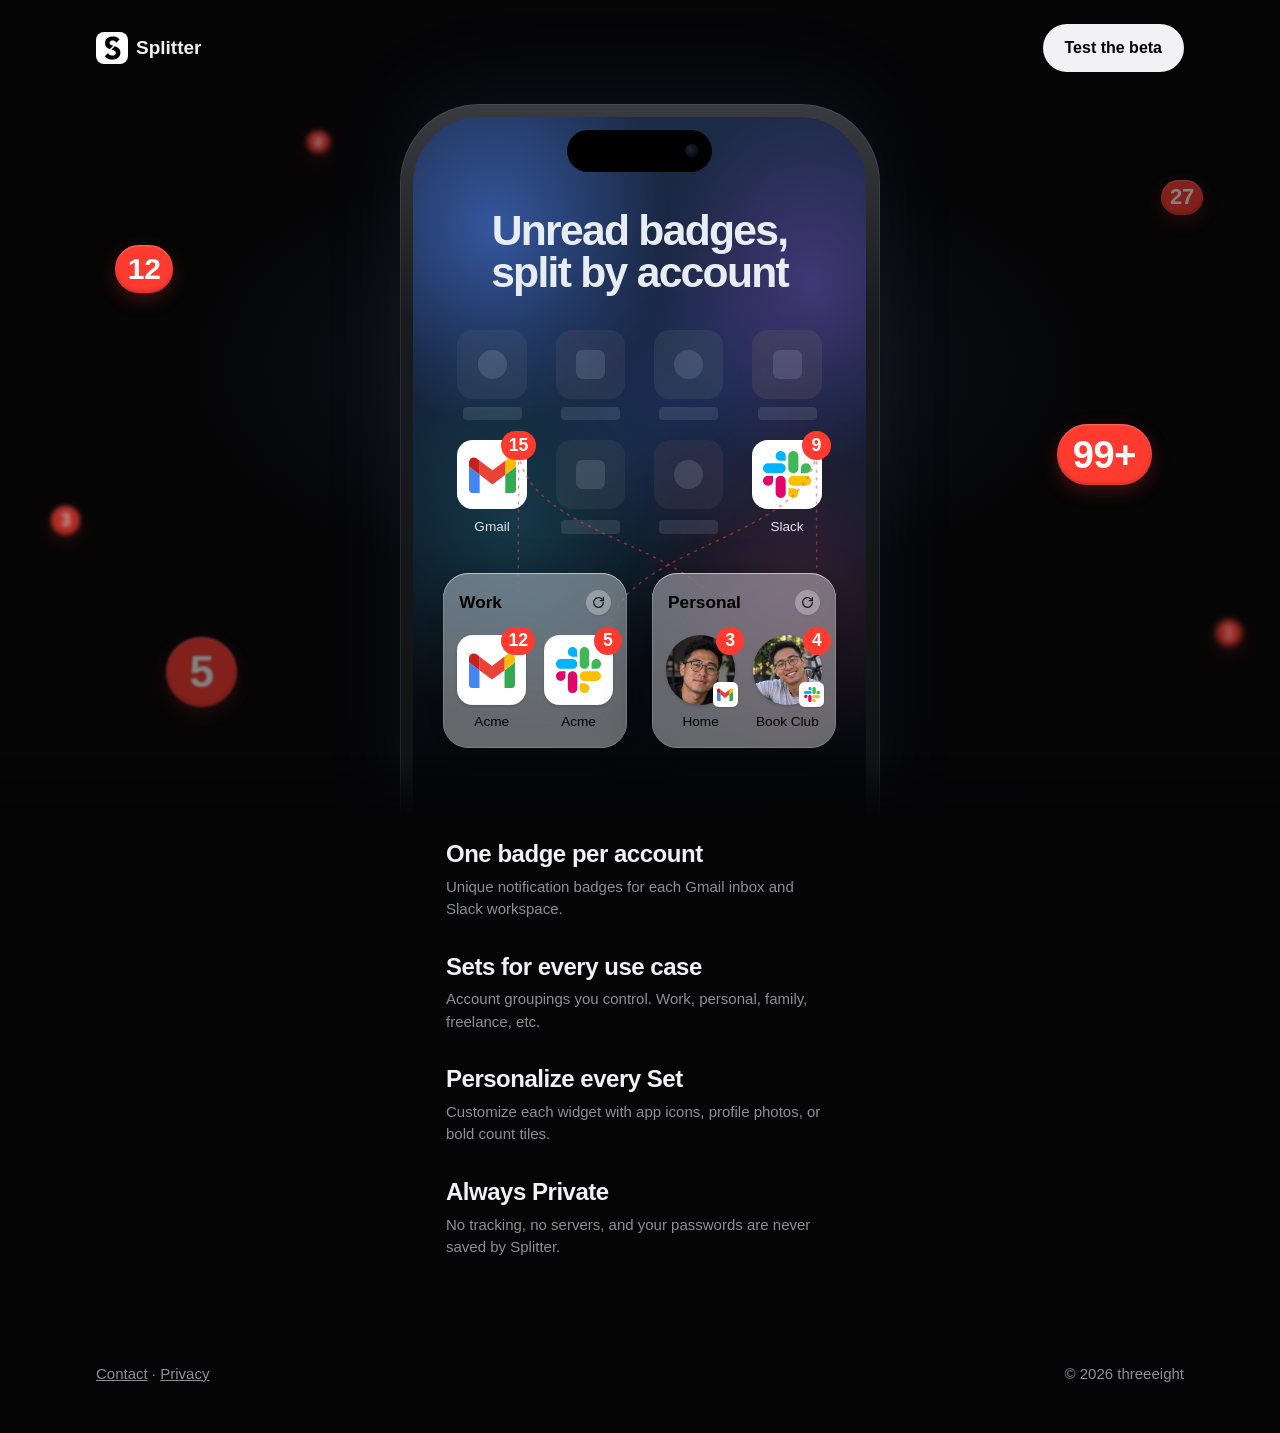
==== splitter/index.html @ 3773e2e0 "Add a touch more room above the QR code Co-Authored-By: Claude Opus 5.5 <noreply@anthropic.com>" ====
<!doctype html>
<html lang="en">
<head>
<meta charset="utf-8">
<meta name="viewport" content="width=device-width, initial-scale=1">
<title>Splitter: unread badges, split by account</title>
<meta name="description" content="Splitter puts a separate unread badge for each Gmail inbox and Slack workspace on your iPhone Home Screen, grouped into widgets you name.">
<meta property="og:title" content="Splitter">
<meta property="og:description" content="One badge per account. Separate unread badges for each Gmail inbox and Slack workspace, as iPhone widgets.">
<meta property="og:image" content="https://threeeightco.github.io/splitter/assets/icon.png">
<meta name="theme-color" content="#050506">
<link rel="icon" href="assets/icon.png">
<link rel="apple-touch-icon" href="assets/icon.png">
<link rel="stylesheet" href="../kit/tokens.css">
<link rel="stylesheet" href="../kit/base.css">
<link rel="stylesheet" href="brand.css">
<style>
  /* Always night. The page is a phone; the badges it splits float around it. */
  :root { color-scheme: dark; --ink: #f2f2f4; --paper: #050506; --muted: #8e8e96; --line: #222226; --surface: #111114;
    --badge: #ff3b30; --widget: #eaeaea; --plate: #ffffff; --display-tracking: -0.04em; }

  .stage { position: relative; overflow: hidden; padding-top: var(--s2); container-type: inline-size;
    background: radial-gradient(50% 40% at 50% 45%, rgba(70, 90, 140, 0.22), transparent 70%), var(--paper); }
  .stage .nav { position: relative; z-index: 3; }
  /* Apple's badge, unmodified: at least 40px tall, with a quarter of its height clear on every side. */
  .store-badge { display: block; }
  .store-badge img { height: 52px; width: auto; }
  @media (max-width: 560px) { .store-badge img { height: 44px; } }
  /* Beta: a white pill where the badge was. It opens a small sheet with a QR code to scan
     with an iPhone, and the TestFlight link for anyone already on one. */
  .button.beta { background: var(--ink); color: var(--paper); }
  /* --qr is the QR tile's width. */
  .qr-sheet { --qr: max(120px, min(200px, calc(100dvh - 324px)));
    width: min(360px, calc(100vw - 32px)); padding: 28px var(--s4) var(--s4); border: 1px solid var(--line);
    border-radius: 24px; background: var(--surface); color: var(--ink); text-align: center; }
  .qr-sheet::backdrop { background: rgba(0, 0, 0, 0.6); backdrop-filter: blur(6px); -webkit-backdrop-filter: blur(6px); }
  /* On windows too short for the whole sheet, only the QR shrinks, so the sheet never scrolls. */
  .qr-sheet .qr { width: var(--qr); margin: 0 auto; padding: 12px; border-radius: 16px; background: #fff; }
  /* height: auto keeps the image square; its 200px height attribute otherwise stretched the white tile taller than wide. */
  .qr-sheet .qr img { width: 100%; height: auto; image-rendering: pixelated; }
  .qr-sheet p { color: var(--muted); font-size: 15px; text-wrap: pretty; }
  .qr-sheet #beta-hint { margin-top: var(--s3); }
  .qr-sheet .divider { height: 1px; margin: 22px calc(-1 * var(--s4)); border: 0; background: var(--line); }
  .qr-sheet .open { margin-top: var(--s3); width: 100%; justify-content: center; }
  .qr-sheet .close { position: absolute; top: 8px; right: 8px; display: grid; place-items: center; width: 28px; height: 28px;
    border: 0; border-radius: 50%; background: none; color: var(--muted); cursor: pointer; }
  .qr-sheet .close:hover { color: var(--ink); background: var(--line); }
  .qr-sheet .close svg { width: 14px; height: 14px; }

  /* The phone, at iPhone proportions: everything inside is sized in screen widths (cqi of .screen),
     so a 60pt icon on a 393pt screen stays about 15% of the width at any size. */
  .phone { --w: min(480px, 100cqi - 32px); position: relative; z-index: 2; width: var(--w); margin: var(--s3) auto 0;
    border-radius: calc(var(--w) * 0.165) calc(var(--w) * 0.165) 0 0; padding: calc(var(--w) * 0.028) calc(var(--w) * 0.028) 0;
    background: linear-gradient(180deg, #3a3b40, #1a1b1e 30%, #111214);
    box-shadow: inset 0 0 0 1px rgba(255,255,255,0.08), 0 -20px 80px rgba(80, 100, 160, 0.12); }
  .screen { position: relative; container-type: inline-size; overflow: hidden;
    border-radius: calc(var(--w) * 0.14) calc(var(--w) * 0.14) 0 0; padding: 2.8% 0 15%;
    /* A soft mesh: a few blurred colour pools over the old blue-to-black fall-off, kept faint. */
    background:
      radial-gradient(55% 40% at 18% 16%, rgba(70, 116, 214, 0.62), transparent 70%),
      radial-gradient(50% 38% at 88% 24%, rgba(124, 82, 196, 0.42), transparent 70%),
      radial-gradient(42% 30% at 58% 40%, rgba(64, 92, 200, 0.22), transparent 72%),
      radial-gradient(55% 40% at 22% 58%, rgba(38, 132, 150, 0.30), transparent 72%),
      radial-gradient(48% 36% at 84% 66%, rgba(176, 72, 110, 0.22), transparent 72%),
      linear-gradient(180deg, #1c2b47 0%, #132036 40%, #0b111c 70%, #050506 100%);
    display: flex; flex-direction: column; align-items: center; text-align: center; }

  /* A plain Dynamic Island: 126 × 37pt on a 393pt screen. */
  .island { width: 32cqi; height: 9.4cqi; background: #000; border-radius: 999px; position: relative; }
  .island::after { content: ""; position: absolute; right: 9%; top: 50%; width: 3.2cqi; aspect-ratio: 1;
    transform: translateY(-50%); border-radius: 50%; background: radial-gradient(circle at 40% 40%, #1d2433, #07090d 70%); }

  .phone .display { font-size: 9.4cqi; line-height: 1; color: #e8ecf3; margin-top: 8cqi; }

  /* One Home Screen grid, four columns, shared by the icons and the widgets so each child sits under its column. */
  .home { position: relative; width: 86.8cqi; display: grid; gap: 8cqi; margin-top: 8cqi; }  /* iOS side margins: 26pt each on 393pt */
  .cols { display: grid; grid-template-columns: repeat(4, 1fr); row-gap: 4.4cqi; }
  .app { display: grid; justify-items: center; gap: 1.6cqi; font-size: 3cqi; color: #dfe3ea; }
  .plate { position: relative; width: 15.3cqi; aspect-ratio: 1; border-radius: 22.5%; display: grid; place-items: center; }
  .app .plate { background: #fff; }
  .app .plate img { width: 68%; }
  .ghost { opacity: 0.2; filter: saturate(0.4); }
  .ghost .plate { background: var(--tint); }
  .ghost .plate::after { content: ""; width: 42%; aspect-ratio: 1; border-radius: var(--r, 50%); background: rgba(255,255,255,0.75); }
  .ghost i { width: 60%; height: 1em; border-radius: 0.3em; background: rgba(255,255,255,0.5); }

  .badge { position: absolute; display: grid; place-items: center; min-width: 1.6em; height: 1.6em; padding: 0 0.42em;
    border-radius: 999px; background: var(--badge); color: #fff; font-weight: 600; font-variant-numeric: tabular-nums;
    letter-spacing: -0.01em; line-height: 1; }
  .plate .badge { top: -0.5em; right: -0.5em; font-size: 3.9cqi; z-index: 2; }

  /* Two small widgets, Icons style, each named by its owner. A small widget spans two icon columns.
     Light-mode plates and text as the app draws them, on a faded glass panel for the page. */
  .widgets { display: grid; grid-template-columns: 1fr 1fr; gap: 5.4cqi; }
  .wcell { display: grid; }
  .widget { position: relative; z-index: 2; width: 100%; display: grid; grid-template-columns: 1fr 1fr; grid-template-rows: auto auto; row-gap: 4.4cqi; align-items: start;
    background: rgba(234, 234, 234, 0.42); border-radius: 5.6cqi; padding: 3.6cqi 1.2cqi 3.4cqi;
    -webkit-backdrop-filter: blur(16px) saturate(1.5); backdrop-filter: blur(16px) saturate(1.5);
    box-shadow: inset 0 1px 0 rgba(255,255,255,0.45), inset 0 0 0 0.5px rgba(255,255,255,0.3), 0 20px 50px rgba(0,0,0,0.35); }
  /* The title the owner typed, top left, with the refresh button opposite: as the app draws it. */
  .wtitle { grid-column: 1 / -1; align-self: start; display: flex; align-items: center; justify-content: space-between;
    padding-inline: 2.4cqi; font-size: 3.8cqi; font-weight: 600; color: #000; text-align: left; }
  .wtitle svg { width: 1.45em; height: 1.45em; padding: 0.3em; border-radius: 50%; background: rgba(255,255,255,0.3); stroke: #1c1c1e; box-shadow: 0 1px 2px rgba(0,0,0,0.08); fill: none; stroke-width: 2.2; stroke-linecap: round; }
  .widget .plate { background: var(--plate); box-shadow: inset 0 0 0 0.5px rgba(0,0,0,0.06), 0 1.5px 3px rgba(0,0,0,0.16); }
  .widget .plate img { width: 66%; }
  /* Photos style, as the app draws it: the face fills a circle, the service's icon sits on the
     circle's edge at 45° (a white squircle 36% of the face), and the count stays top right. */
  .widget .plate.photo { background: none; box-shadow: none; }
  .widget .plate.photo img.face { width: 100%; height: 100%; border-radius: 50%; object-fit: cover;
    box-shadow: inset 0 0 0 0.5px rgba(0,0,0,0.06), 0 1.5px 3px rgba(0,0,0,0.16); }
  .svc { position: absolute; right: -0.5cqi; bottom: -0.5cqi; width: 5.5cqi; aspect-ratio: 1; border-radius: 22.5%;
    background: #fff; display: grid; place-items: center; box-shadow: 0 1px 2px rgba(0,0,0,0.16); }
  .widget .plate .svc img { width: 64%; }
  .widget .app { color: #000; }

  /* The split: dashed threads from each parent badge to its children, with the numbers travelling down them. */
  .threads { position: absolute; inset: 0; width: 100%; height: 100%; overflow: visible; pointer-events: none; z-index: 1; }
  .threads path { fill: none; stroke: var(--badge); stroke-width: 1.5; stroke-dasharray: 3 5; opacity: 0.55; animation: flow 1.6s linear infinite; }
  @keyframes flow { to { stroke-dashoffset: -16; } }
  .traveller { position: absolute; left: 0; top: 0; z-index: 3; font-size: 3.3cqi; offset-rotate: 0deg; offset-anchor: center; opacity: 0; }

  /* Badges floating around the phone, at different depths. */
  .float { position: absolute; z-index: 1; font-size: var(--size); box-shadow: 0 6px 18px rgba(255,59,48,0.25), inset 0 -2px 4px rgba(0,0,0,0.18), inset 0 1px 2px rgba(255,255,255,0.3);
    filter: blur(var(--blur, 0)); opacity: var(--o, 1); animation: bob var(--dur, 9s) ease-in-out infinite alternate; }
  /* Same durations, bigger travel: --amp scales every badge's drift. */
  .float { --amp: 1.8; }
  @keyframes bob { from { transform: translate(0, 0) rotate(-5deg); }
    to { transform: translate(calc(var(--dx, 6px) * var(--amp)), calc(var(--dy, -14px) * var(--amp))) rotate(5deg); } }
  @media (prefers-reduced-motion: reduce) { .float, .threads path { animation: none; } }
  @media (max-width: 560px) { .float.wide { display: none; } }
  /* 24px side gutters on phones; the phone shrinks to match. */
  @media (max-width: 560px) { .page { padding-inline: 24px; } .phone { --w: min(480px, 100cqi - 48px); } }
  /* On phones the 27 hangs off the phone's right edge, half tucked behind the bezel. */
  @media (max-width: 560px) { .float.edge { right: 2px !important; top: 26% !important; font-size: 15px; } }

  .footer { border-top: 0; }
  .footer a { color: inherit; }  /* links match the copyright text */
  .fade { position: absolute; left: 0; right: 0; bottom: 0; height: 60px; z-index: 2; background: linear-gradient(transparent, var(--paper)); pointer-events: none; }

  .facts { display: grid; gap: var(--s5); max-width: 420px; margin-inline: auto; }
  .facts div { padding-top: 0; }
  .facts h3 { font-size: 24px; letter-spacing: -0.02em; line-height: 1.15; margin-bottom: var(--s2); }
  .facts p { color: var(--muted); font-size: 15px; }
</style>
</head>
<body>
<header class="stage">
  <div class="page">
    <nav class="nav">
      <a class="nav-brand" href="./"><img src="assets/icon.png" alt="">Splitter</a>
      <!-- App Store badge, hidden during the beta. To restore it, put this back in place of the Test the beta button:
      <span class="store-badge"><img src="../kit/app-store-badge.svg" alt="Download on the App Store" height="52"></span>
      -->
      <a class="button beta" id="beta-open" href="https://testflight.apple.com/join/wKgCeqm5">Test the beta</a>
    </nav>
  </div>

  <!-- floating badges: size, position, depth -->
  <span class="badge float wide" style="--size:30px; left:9%; top:30%; --dur:8s" aria-hidden="true">12</span>
  <span class="badge float" style="--size:18px; left:4%; top:62%; --blur:2px; --o:.7; --dur:11s; --dy:10px" aria-hidden="true">3</span>
  <span class="badge float wide" style="--size:44px; left:13%; top:78%; --blur:1px; --o:.5; --dur:10s" aria-hidden="true">5</span>
  <span class="badge float edge" style="--size:22px; right:6%; top:22%; --o:.5; --dur:7s; --dx:-6px" aria-hidden="true">27</span>
  <span class="badge float wide" style="--size:38px; right:10%; top:52%; --dur:12s" aria-hidden="true">99+</span>
  <span class="badge float" style="--size:16px; right:3%; top:76%; --blur:3px; --o:.6; --dur:9s" aria-hidden="true">1</span>
  <span class="badge float wide" style="--size:14px; left:24%; top:16%; --blur:2.5px; --o:.55; --dur:13s" aria-hidden="true">8</span>

  <div class="page">
    <div class="phone">
      <div class="screen">
        <div class="island" aria-hidden="true"></div>
        <h1 class="display">Unread badges,<br>split by account</h1>

        <div class="home" id="home" role="img" aria-label="Gmail's badge of 15 splits into 12 for Acme and 3 for Home. Slack's badge of 9 splits into 5 for Acme and 4 for Book Club. Two widgets, named Work and Personal, show them.">
          <svg class="threads" id="threads" aria-hidden="true"></svg>

          <div class="cols" aria-hidden="true">
            <div class="app ghost" style="--tint:#4b6a8a"><div class="plate"></div><i></i></div>
            <div class="app ghost" style="--tint:#6e5a86; --r:22%"><div class="plate"></div><i></i></div>
            <div class="app ghost" style="--tint:#3f7a6a"><div class="plate"></div><i></i></div>
            <div class="app ghost" style="--tint:#8a6a4b; --r:22%"><div class="plate"></div><i></i></div>
            <div class="app" data-parent="gmail"><div class="plate"><img src="assets/gmail.svg" alt=""><span class="badge">15</span></div>Gmail</div>
            <div class="app ghost" style="--tint:#556070; --r:22%"><div class="plate"></div><i></i></div>
            <div class="app ghost" style="--tint:#7a4b5b"><div class="plate"></div><i></i></div>
            <div class="app" data-parent="slack"><div class="plate"><img src="assets/slack.svg" alt=""><span class="badge">9</span></div>Slack</div>
          </div>

          <div class="widgets" aria-hidden="true">
            <div class="wcell">
              <div class="widget">
                <div class="wtitle">Work<svg viewBox="0 0 24 24" aria-hidden="true"><path d="M20 12a8 8 0 1 1-2.34-5.66M20 4v5h-5"/></svg></div>
                <div class="app" data-child="gmail"><div class="plate"><img src="assets/gmail.svg" alt=""><span class="badge">12</span></div>Acme</div>
                <div class="app" data-child="slack"><div class="plate"><img src="assets/slack.svg" alt=""><span class="badge">5</span></div>Acme</div>
              </div>
            </div>
            <div class="wcell">
              <div class="widget">
                <div class="wtitle">Personal<svg viewBox="0 0 24 24" aria-hidden="true"><path d="M20 12a8 8 0 1 1-2.34-5.66M20 4v5h-5"/></svg></div>
                <div class="app" data-child="gmail"><div class="plate photo"><img class="face" src="assets/face-home.jpg" alt=""><span class="svc"><img src="assets/gmail.svg" alt=""></span><span class="badge">3</span></div>Home</div>
                <div class="app" data-child="slack"><div class="plate photo"><img class="face" src="assets/face-bookclub.jpg" alt=""><span class="svc"><img src="assets/slack.svg" alt=""></span><span class="badge">4</span></div>Book Club</div>
              </div>
            </div>
          </div>
        </div>

      </div>
    </div>
  </div>
  <div class="fade"></div>
</header>

<section class="section" style="padding-top: var(--s4)">
  <div class="page facts">
    <div><h3>One badge per account</h3><p>Unique notification badges for each Gmail inbox and Slack workspace.</p></div>
    <div><h3>Sets for every use case</h3><p>Account groupings you control. Work, personal, family, freelance, etc.</p></div>
    <div><h3>Personalize every Set</h3><p>Customize each widget with app icons, profile photos, or bold count tiles.</p></div>
    <div><h3>Always Private</h3><p>No tracking, no servers, and your passwords are never saved by Splitter.</p></div>
  </div>
</section>

<dialog class="qr-sheet" id="beta-sheet" aria-labelledby="beta-hint">
  <div class="qr"><img src="assets/testflight-qr.svg" alt="QR code for the Splitter TestFlight beta" width="200" height="200"></div>
  <p id="beta-hint">Scan with your camera to join the beta.</p>
  <hr class="divider">
  <p class="already">Already on your iPhone?</p>
  <a class="button beta open" href="https://testflight.apple.com/join/wKgCeqm5">Open in TestFlight</a>
  <button class="close" type="button" id="beta-close" aria-label="Close"><svg viewBox="0 0 14 14" aria-hidden="true"><path d="M1 1l12 12M13 1L1 13" stroke="currentColor" stroke-width="2" stroke-linecap="round"/></svg></button>
</dialog>

<footer class="footer" id="support">
  <div class="page">
    <span><a href="#contact" id="contact" data-u="madebythreeeight" data-d="gmail.com">Contact</a> · <a href="privacy.html">Privacy</a></span>
    <span>© 2026 threeeight</span>
  </div>
</footer>

<script>
  /* Draw a thread from each parent badge to each of its children's badges, then
     send a copy of each child's number down its thread, one after another. */
  const home = document.getElementById("home"), svg = document.getElementById("threads");
  const reduce = matchMedia("(prefers-reduced-motion: reduce)");
  let routes = [];

  function centre(el) {
    const r = el.getBoundingClientRect(), h = home.getBoundingClientRect();
    return { x: r.left + r.width / 2 - h.left, y: r.top + r.height / 2 - h.top };
  }
  function layout() {
    routes = [];
    svg.innerHTML = "";
    home.querySelectorAll("[data-child]").forEach((child) => {
      const parent = home.querySelector(`[data-parent="${child.dataset.child}"] .badge`);
      const badge = child.querySelector(".badge");
      const a = centre(parent), b = centre(badge), mid = (a.y + b.y) / 2;
      const d = `M ${a.x} ${a.y} C ${a.x} ${mid}, ${b.x} ${mid}, ${b.x} ${b.y}`;
      const path = document.createElementNS("http://www.w3.org/2000/svg", "path");
      path.setAttribute("d", d);
      svg.appendChild(path);
      routes.push({ d, label: badge.textContent });
    });
  }

  function send() {
    if (reduce.matches || document.hidden) return;
    routes.forEach((r, i) => {
      const t = document.createElement("span");
      t.className = "badge traveller";
      t.textContent = r.label;
      t.style.offsetPath = `path("${r.d}")`;
      home.appendChild(t);
      t.animate([
        { offsetDistance: "0%", opacity: 0, transform: "scale(1.15)" },
        { offsetDistance: "18%", opacity: 0, offset: 0.18 },
        { offsetDistance: "30%", opacity: 1, offset: 0.3 },
        { offsetDistance: "88%", opacity: 1, offset: 0.88 },
        { offsetDistance: "100%", opacity: 0, transform: "scale(0.9)" },
      ], { duration: 2200, delay: i * 260, easing: "cubic-bezier(.45,0,.25,1)", fill: "both" })
        .finished.then(() => t.remove());
    });
  }

  layout();
  new ResizeObserver(layout).observe(home);
  if (CSS.supports("offset-path", 'path("M0 0 L1 1")')) { send(); setInterval(send, 4200); }
</script>
<script>
  /* The address is joined only on click, so it never appears in the page as written. */
  document.getElementById("contact").addEventListener("click", (e) => {
    e.preventDefault();
    const a = e.currentTarget;
    location.href = "mailto:" + a.dataset.u + "@" + a.dataset.d;
  });
</script>
<script>
  /* The beta button opens the QR sheet instead of following its link; without script it stays a plain link. */
  const sheet = document.getElementById("beta-sheet");
  document.getElementById("beta-open").addEventListener("click", (e) => { e.preventDefault(); sheet.showModal(); });
  document.getElementById("beta-close").addEventListener("click", () => sheet.close());
  sheet.addEventListener("click", (e) => {
    const r = sheet.getBoundingClientRect();
    if (e.clientX < r.left || e.clientX > r.right || e.clientY < r.top || e.clientY > r.bottom) sheet.close();
  });
</script>
</body>
</html>
---- kit/tokens.css ----
/* landing-kit tokens. The whole design system.
   An app overrides only the "per-app" block, in its own brand.css. */

:root {
  color-scheme: light dark;

  /* Type: one stack, four sizes */
  --font: -apple-system, BlinkMacSystemFont, "SF Pro Display", "Helvetica Neue", Helvetica, Arial, sans-serif;
  --mono: ui-monospace, "SF Mono", Menlo, Consolas, monospace;
  --t-display: clamp(48px, 9vw, 88px);
  --t-title: clamp(28px, 4.5vw, 40px);
  --t-body: clamp(17px, 1.6vw, 19px);
  --t-label: 12px;

  /* Color: five neutral roles */
  --ink: #111112;
  --paper: #ffffff;
  --muted: #6e6e73;
  --line: #e3e3e6;
  --surface: #f4f4f5;

  /* Space: 8-pt scale */
  --s1: 4px;
  --s2: 8px;
  --s3: 16px;
  --s4: 24px;
  --s5: 32px;
  --s6: 48px;
  --s7: 72px;
  --s8: 120px;
  --measure: 680px;
  --wide: 1120px;

  /* Shape */
  --radius: 999px;

  /* Per-app: brand.css may override these and nothing else */
  --accent: var(--ink);
  --hero-bg: var(--paper);
  --hero-ink: var(--ink);
  --shot-radius: 28px;
  --display-tracking: -0.035em;
}

@media (prefers-color-scheme: dark) {
  :root {
    --ink: #f5f5f7;
    --paper: #0b0b0c;
    --muted: #9a9aa0;
    --line: #2a2a2e;
    --surface: #18181a;
  }
}
---- kit/base.css ----
/* landing-kit base. Reset plus layout primitives. Uses only tokens. */

*, *::before, *::after { box-sizing: border-box; }
html { -webkit-text-size-adjust: 100%; }
body {
  margin: 0;
  font: 400 var(--t-body)/1.5 var(--font);
  color: var(--ink);
  background: var(--paper);
  -webkit-font-smoothing: antialiased;
  overflow-x: hidden;
}
img { max-width: 100%; display: block; }
a { color: inherit; }
h1, h2, h3, p, ul, dl { margin: 0; }

/* Page container: 16px gutters on phones */
.page { width: 100%; max-width: var(--wide); margin: 0 auto; padding: 0 var(--s3); }
.measure { max-width: var(--measure); }

/* Nav: icon, name, download */
.nav { display: flex; align-items: center; justify-content: space-between; gap: var(--s3); padding: var(--s3) 0; }
.nav-brand { display: flex; align-items: center; gap: var(--s2); font-weight: 600; text-decoration: none; }
.nav-brand img { width: 32px; height: 32px; border-radius: 8px; }

/* Text styles */
.display {
  font-size: var(--t-display);
  font-weight: 700;
  line-height: 1;
  letter-spacing: var(--display-tracking);
  text-wrap: balance;
}
.title { font-size: var(--t-title); font-weight: 700; line-height: 1.1; letter-spacing: -0.02em; text-wrap: balance; }
.lede { color: var(--muted); text-wrap: pretty; }
.label { font-size: var(--t-label); font-weight: 600; letter-spacing: 0.08em; text-transform: uppercase; color: var(--muted); }

/* Hero */
.hero { background: var(--hero-bg); color: var(--hero-ink); padding: var(--s7) 0 var(--s6); }
.hero > .page > * + * { margin-top: var(--s4); }

/* Button */
.button {
  display: inline-flex; align-items: center; gap: var(--s2);
  padding: 12px 22px; border-radius: var(--radius);
  background: var(--accent); color: var(--paper);
  font-weight: 600; font-size: 16px; text-decoration: none;
}
.button:hover { opacity: 0.85; }

/* Feature grid: small header + a sentence or two */
.features { display: grid; gap: var(--s5) var(--s4); grid-template-columns: repeat(auto-fit, minmax(240px, 1fr)); }
.feature h3 { font-size: 17px; font-weight: 700; margin-bottom: var(--s1); }
.feature p { color: var(--muted); font-size: 16px; }

/* Shot: an image, or a labelled placeholder at the right aspect ratio */
.shot {
  display: grid; place-items: center;
  border-radius: var(--shot-radius);
  background: var(--surface);
  color: var(--muted); font: 500 var(--t-label)/1 var(--mono); letter-spacing: 0.06em; text-transform: uppercase;
  overflow: hidden;
}
.shot-phone { aspect-ratio: 9 / 19.5; width: min(300px, 70%); }
.shot-widgets { aspect-ratio: 16 / 10; width: 100%; }
.shot-wide { aspect-ratio: 16 / 9; width: 100%; }

/* Band: full-width section with an alternate background */
.band { background: var(--surface); }
.section { padding: var(--s7) 0; }

/* Footer: support, privacy, copyright */
.footer { border-top: 1px solid var(--line); padding: var(--s5) 0 var(--s6); font-size: 15px; color: var(--muted); }
.footer .page { display: flex; flex-wrap: wrap; gap: var(--s2) var(--s4); justify-content: space-between; }
.footer a { color: var(--ink); }
---- splitter/brand.css ----
/* Splitter brand: black and white, like the icon. */
:root {
  --accent: var(--ink);
  --shot-radius: 32px;
}
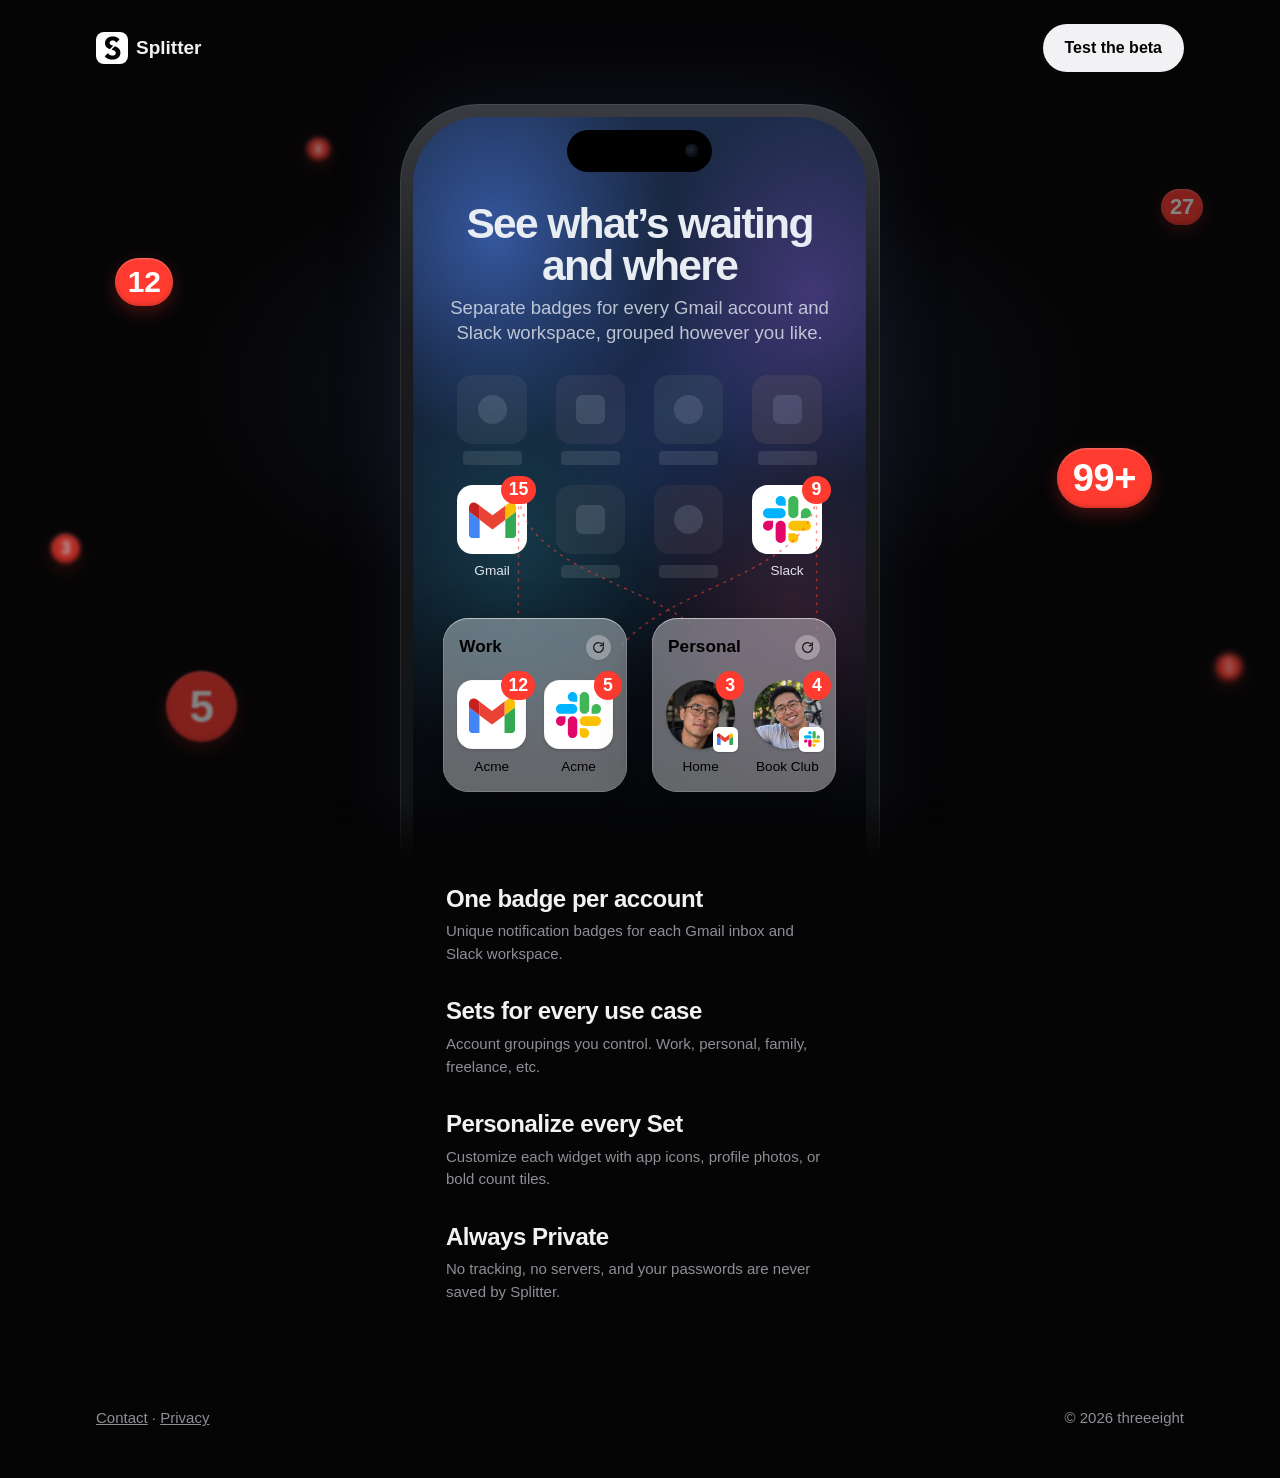
==== commit 87b69d29: "Rewrite the Splitter hero: See what's waiting and where Adds a subhead under the headline so the pag" ====
--- a/splitter/index.html
+++ b/splitter/index.html
@@ -3,10 +3,10 @@
 <head>
 <meta charset="utf-8">
 <meta name="viewport" content="width=device-width, initial-scale=1">
-<title>Splitter: unread badges, split by account</title>
-<meta name="description" content="Splitter puts a separate unread badge for each Gmail inbox and Slack workspace on your iPhone Home Screen, grouped into widgets you name.">
+<title>Splitter: see what’s waiting and where</title>
+<meta name="description" content="Separate badges for every Gmail account and Slack workspace on your iPhone Home Screen, grouped however you like.">
 <meta property="og:title" content="Splitter">
-<meta property="og:description" content="One badge per account. Separate unread badges for each Gmail inbox and Slack workspace, as iPhone widgets.">
+<meta property="og:description" content="See what’s waiting and where. Separate badges for every Gmail account and Slack workspace, grouped however you like.">
 <meta property="og:image" content="https://threeeightco.github.io/splitter/assets/icon.png">
 <meta name="theme-color" content="#050506">
 <link rel="icon" href="assets/icon.png">
@@ -26,26 +26,8 @@
   .store-badge { display: block; }
   .store-badge img { height: 52px; width: auto; }
   @media (max-width: 560px) { .store-badge img { height: 44px; } }
-  /* Beta: a white pill where the badge was. It opens a small sheet with a QR code to scan
-     with an iPhone, and the TestFlight link for anyone already on one. */
+  /* Beta sign-up: a white pill where the badge was, opening the Google Form. */
   .button.beta { background: var(--ink); color: var(--paper); }
-  /* --qr is the QR tile's width. */
-  .qr-sheet { --qr: max(120px, min(200px, calc(100dvh - 324px)));
-    width: min(360px, calc(100vw - 32px)); padding: 28px var(--s4) var(--s4); border: 1px solid var(--line);
-    border-radius: 24px; background: var(--surface); color: var(--ink); text-align: center; }
-  .qr-sheet::backdrop { background: rgba(0, 0, 0, 0.6); backdrop-filter: blur(6px); -webkit-backdrop-filter: blur(6px); }
-  /* On windows too short for the whole sheet, only the QR shrinks, so the sheet never scrolls. */
-  .qr-sheet .qr { width: var(--qr); margin: 0 auto; padding: 12px; border-radius: 16px; background: #fff; }
-  /* height: auto keeps the image square; its 200px height attribute otherwise stretched the white tile taller than wide. */
-  .qr-sheet .qr img { width: 100%; height: auto; image-rendering: pixelated; }
-  .qr-sheet p { color: var(--muted); font-size: 15px; text-wrap: pretty; }
-  .qr-sheet #beta-hint { margin-top: var(--s3); }
-  .qr-sheet .divider { height: 1px; margin: 22px calc(-1 * var(--s4)); border: 0; background: var(--line); }
-  .qr-sheet .open { margin-top: var(--s3); width: 100%; justify-content: center; }
-  .qr-sheet .close { position: absolute; top: 8px; right: 8px; display: grid; place-items: center; width: 28px; height: 28px;
-    border: 0; border-radius: 50%; background: none; color: var(--muted); cursor: pointer; }
-  .qr-sheet .close:hover { color: var(--ink); background: var(--line); }
-  .qr-sheet .close svg { width: 14px; height: 14px; }
 
   /* The phone, at iPhone proportions: everything inside is sized in screen widths (cqi of .screen),
      so a 60pt icon on a 393pt screen stays about 15% of the width at any size. */
@@ -70,10 +52,12 @@
   .island::after { content: ""; position: absolute; right: 9%; top: 50%; width: 3.2cqi; aspect-ratio: 1;
     transform: translateY(-50%); border-radius: 50%; background: radial-gradient(circle at 40% 40%, #1d2433, #07090d 70%); }
 
-  .phone .display { font-size: 9.4cqi; line-height: 1; color: #e8ecf3; margin-top: 8cqi; }
+  .phone .display { font-size: 9.4cqi; line-height: 1; color: #e8ecf3; margin-top: 6.5cqi; }
+  /* The subhead runs as wide as the icon grid below it. */
+  .phone .lede { width: 86.8cqi; font-size: 4.1cqi; line-height: 1.35; color: rgba(232, 236, 243, 0.78); margin: 1.8cqi 0 0; text-wrap: pretty; }
 
   /* One Home Screen grid, four columns, shared by the icons and the widgets so each child sits under its column. */
-  .home { position: relative; width: 86.8cqi; display: grid; gap: 8cqi; margin-top: 8cqi; }  /* iOS side margins: 26pt each on 393pt */
+  .home { position: relative; width: 86.8cqi; display: grid; gap: 8cqi; margin-top: 6.5cqi; }  /* iOS side margins: 26pt each on 393pt */
   .cols { display: grid; grid-template-columns: repeat(4, 1fr); row-gap: 4.4cqi; }
   .app { display: grid; justify-items: center; gap: 1.6cqi; font-size: 3cqi; color: #dfe3ea; }
   .plate { position: relative; width: 15.3cqi; aspect-ratio: 1; border-radius: 22.5%; display: grid; place-items: center; }
@@ -151,7 +135,7 @@
       <!-- App Store badge, hidden during the beta. To restore it, put this back in place of the Test the beta button:
       <span class="store-badge"><img src="../kit/app-store-badge.svg" alt="Download on the App Store" height="52"></span>
       -->
-      <a class="button beta" id="beta-open" href="https://testflight.apple.com/join/wKgCeqm5">Test the beta</a>
+      <a class="button beta" href="https://docs.google.com/forms/d/e/1FAIpQLSfmliDzpwdNGxnEIC_LIAVeOwSpqbvLYq3o7wacWIjGgzoI7g/viewform" target="_blank" rel="noopener">Test the beta</a>
     </nav>
   </div>
 
@@ -168,7 +152,8 @@
     <div class="phone">
       <div class="screen">
         <div class="island" aria-hidden="true"></div>
-        <h1 class="display">Unread badges,<br>split by account</h1>
+        <h1 class="display">See what’s waiting<br>and where</h1>
+        <p class="lede">Separate badges for every Gmail account and Slack workspace, grouped however you like.</p>
 
         <div class="home" id="home" role="img" aria-label="Gmail's badge of 15 splits into 12 for Acme and 3 for Home. Slack's badge of 9 splits into 5 for Acme and 4 for Book Club. Two widgets, named Work and Personal, show them.">
           <svg class="threads" id="threads" aria-hidden="true"></svg>
@@ -216,15 +201,6 @@
     <div><h3>Always Private</h3><p>No tracking, no servers, and your passwords are never saved by Splitter.</p></div>
   </div>
 </section>
-
-<dialog class="qr-sheet" id="beta-sheet" aria-labelledby="beta-hint">
-  <div class="qr"><img src="assets/testflight-qr.svg" alt="QR code for the Splitter TestFlight beta" width="200" height="200"></div>
-  <p id="beta-hint">Scan with your camera to join the beta.</p>
-  <hr class="divider">
-  <p class="already">Already on your iPhone?</p>
-  <a class="button beta open" href="https://testflight.apple.com/join/wKgCeqm5">Open in TestFlight</a>
-  <button class="close" type="button" id="beta-close" aria-label="Close"><svg viewBox="0 0 14 14" aria-hidden="true"><path d="M1 1l12 12M13 1L1 13" stroke="currentColor" stroke-width="2" stroke-linecap="round"/></svg></button>
-</dialog>
 
 <footer class="footer" id="support">
   <div class="page">
@@ -290,15 +266,5 @@
     location.href = "mailto:" + a.dataset.u + "@" + a.dataset.d;
   });
 </script>
-<script>
-  /* The beta button opens the QR sheet instead of following its link; without script it stays a plain link. */
-  const sheet = document.getElementById("beta-sheet");
-  document.getElementById("beta-open").addEventListener("click", (e) => { e.preventDefault(); sheet.showModal(); });
-  document.getElementById("beta-close").addEventListener("click", () => sheet.close());
-  sheet.addEventListener("click", (e) => {
-    const r = sheet.getBoundingClientRect();
-    if (e.clientX < r.left || e.clientX > r.right || e.clientY < r.top || e.clientY > r.bottom) sheet.close();
-  });
-</script>
 </body>
 </html>
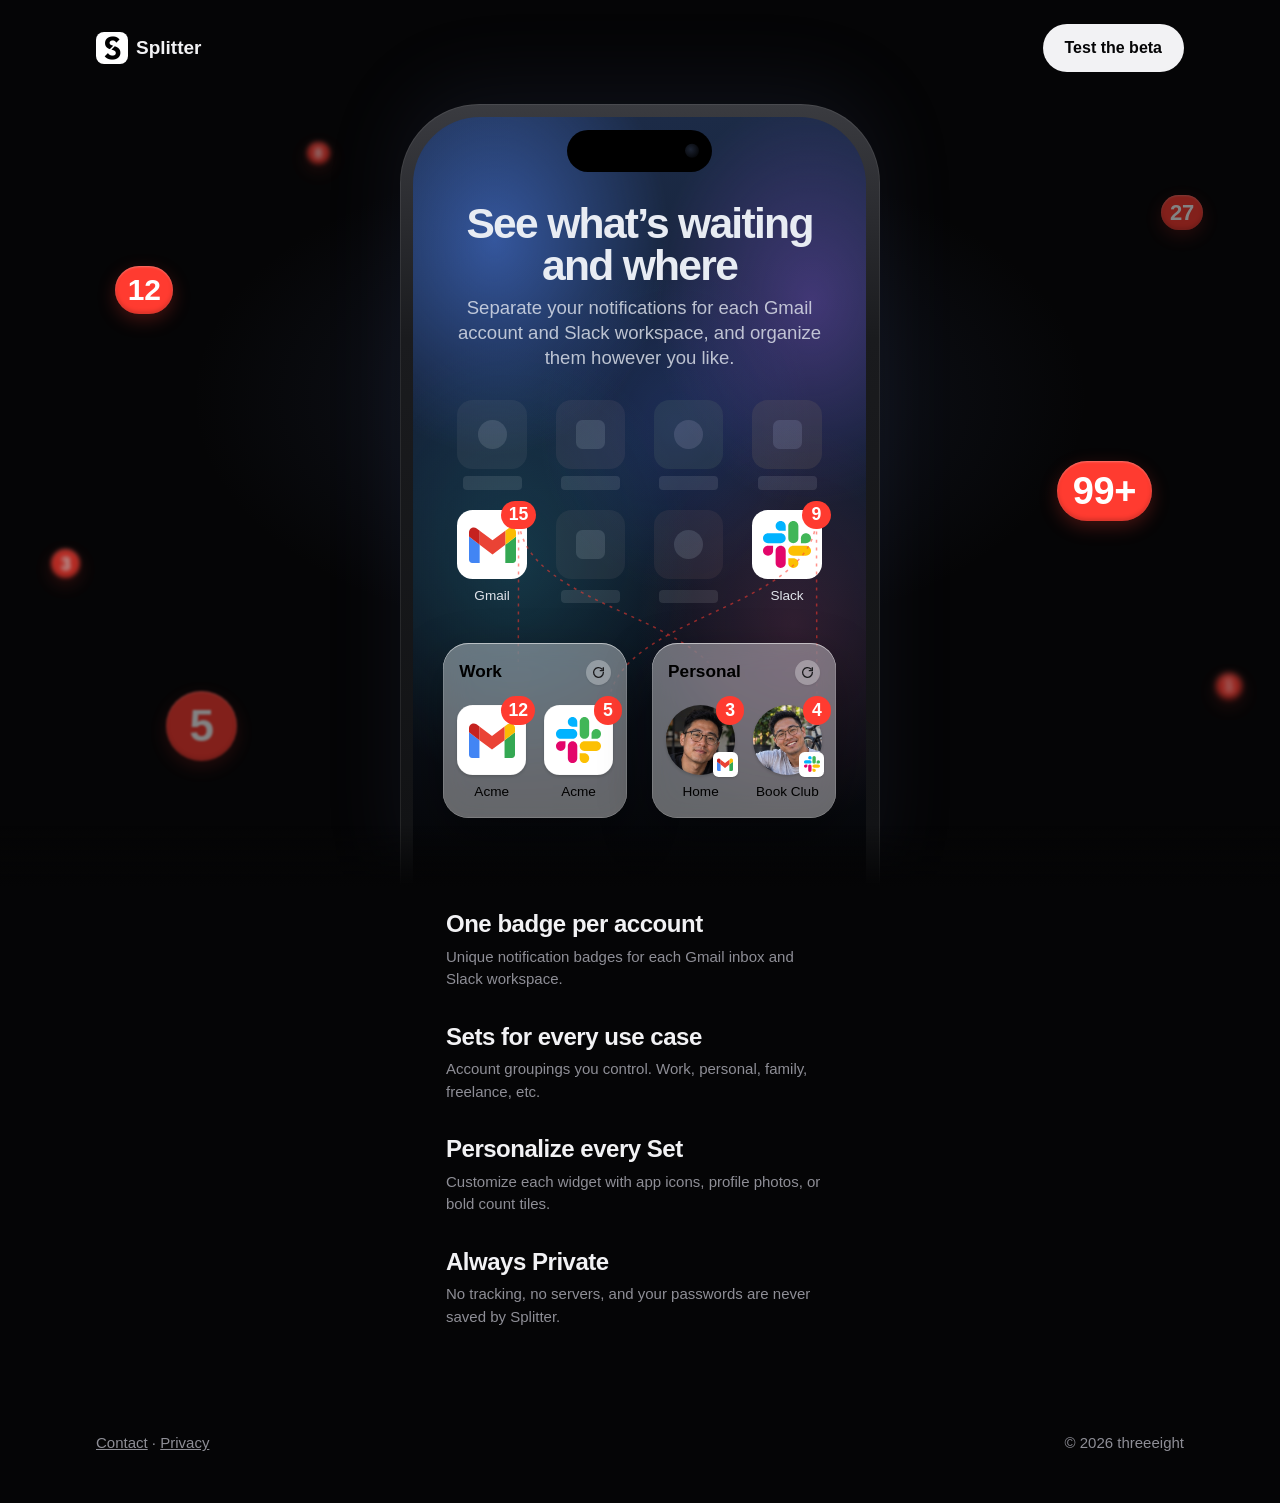
==== commit 5648a62d: "Reword the Splitter subhead around notifications Co-Authored-By: Claude Opus 5.5 <noreply@anthropic." ====
--- a/splitter/index.html
+++ b/splitter/index.html
@@ -4,9 +4,9 @@
 <meta charset="utf-8">
 <meta name="viewport" content="width=device-width, initial-scale=1">
 <title>Splitter: see what’s waiting and where</title>
-<meta name="description" content="Separate badges for every Gmail account and Slack workspace on your iPhone Home Screen, grouped however you like.">
+<meta name="description" content="Separate your notifications for each Gmail account and Slack workspace on your iPhone Home Screen, and organize them however you like.">
 <meta property="og:title" content="Splitter">
-<meta property="og:description" content="See what’s waiting and where. Separate badges for every Gmail account and Slack workspace, grouped however you like.">
+<meta property="og:description" content="See what’s waiting and where. Separate your notifications for each Gmail account and Slack workspace, and organize them however you like.">
 <meta property="og:image" content="https://threeeightco.github.io/splitter/assets/icon.png">
 <meta name="theme-color" content="#050506">
 <link rel="icon" href="assets/icon.png">
@@ -26,8 +26,26 @@
   .store-badge { display: block; }
   .store-badge img { height: 52px; width: auto; }
   @media (max-width: 560px) { .store-badge img { height: 44px; } }
-  /* Beta sign-up: a white pill where the badge was, opening the Google Form. */
+  /* Beta: a white pill where the badge was. It opens a small sheet with a QR code to scan
+     with an iPhone, and the TestFlight link for anyone already on one. */
   .button.beta { background: var(--ink); color: var(--paper); }
+  /* --qr is the QR tile's width. */
+  .qr-sheet { --qr: max(120px, min(200px, calc(100dvh - 324px)));
+    width: min(360px, calc(100vw - 32px)); padding: 28px var(--s4) var(--s4); border: 1px solid var(--line);
+    border-radius: 24px; background: var(--surface); color: var(--ink); text-align: center; }
+  .qr-sheet::backdrop { background: rgba(0, 0, 0, 0.6); backdrop-filter: blur(6px); -webkit-backdrop-filter: blur(6px); }
+  /* On windows too short for the whole sheet, only the QR shrinks, so the sheet never scrolls. */
+  .qr-sheet .qr { width: var(--qr); margin: 0 auto; padding: 12px; border-radius: 16px; background: #fff; }
+  /* height: auto keeps the image square; its 200px height attribute otherwise stretched the white tile taller than wide. */
+  .qr-sheet .qr img { width: 100%; height: auto; image-rendering: pixelated; }
+  .qr-sheet p { color: var(--muted); font-size: 15px; text-wrap: pretty; }
+  .qr-sheet #beta-hint { margin-top: var(--s3); }
+  .qr-sheet .divider { height: 1px; margin: 22px calc(-1 * var(--s4)); border: 0; background: var(--line); }
+  .qr-sheet .open { margin-top: var(--s3); width: 100%; justify-content: center; }
+  .qr-sheet .close { position: absolute; top: 8px; right: 8px; display: grid; place-items: center; width: 28px; height: 28px;
+    border: 0; border-radius: 50%; background: none; color: var(--muted); cursor: pointer; }
+  .qr-sheet .close:hover { color: var(--ink); background: var(--line); }
+  .qr-sheet .close svg { width: 14px; height: 14px; }
 
   /* The phone, at iPhone proportions: everything inside is sized in screen widths (cqi of .screen),
      so a 60pt icon on a 393pt screen stays about 15% of the width at any size. */
@@ -135,7 +153,7 @@
       <!-- App Store badge, hidden during the beta. To restore it, put this back in place of the Test the beta button:
       <span class="store-badge"><img src="../kit/app-store-badge.svg" alt="Download on the App Store" height="52"></span>
       -->
-      <a class="button beta" href="https://docs.google.com/forms/d/e/1FAIpQLSfmliDzpwdNGxnEIC_LIAVeOwSpqbvLYq3o7wacWIjGgzoI7g/viewform" target="_blank" rel="noopener">Test the beta</a>
+      <a class="button beta" id="beta-open" href="https://testflight.apple.com/join/wKgCeqm5">Test the beta</a>
     </nav>
   </div>
 
@@ -153,7 +171,7 @@
       <div class="screen">
         <div class="island" aria-hidden="true"></div>
         <h1 class="display">See what’s waiting<br>and where</h1>
-        <p class="lede">Separate badges for every Gmail account and Slack workspace, grouped however you like.</p>
+        <p class="lede">Separate your notifications for each Gmail account and Slack workspace, and organize them however you like.</p>
 
         <div class="home" id="home" role="img" aria-label="Gmail's badge of 15 splits into 12 for Acme and 3 for Home. Slack's badge of 9 splits into 5 for Acme and 4 for Book Club. Two widgets, named Work and Personal, show them.">
           <svg class="threads" id="threads" aria-hidden="true"></svg>
@@ -201,6 +219,15 @@
     <div><h3>Always Private</h3><p>No tracking, no servers, and your passwords are never saved by Splitter.</p></div>
   </div>
 </section>
+
+<dialog class="qr-sheet" id="beta-sheet" aria-labelledby="beta-hint">
+  <div class="qr"><img src="assets/testflight-qr.svg" alt="QR code for the Splitter TestFlight beta" width="200" height="200"></div>
+  <p id="beta-hint">Scan with your camera to join the beta.</p>
+  <hr class="divider">
+  <p class="already">Already on your iPhone?</p>
+  <a class="button beta open" href="https://testflight.apple.com/join/wKgCeqm5">Open in TestFlight</a>
+  <button class="close" type="button" id="beta-close" aria-label="Close"><svg viewBox="0 0 14 14" aria-hidden="true"><path d="M1 1l12 12M13 1L1 13" stroke="currentColor" stroke-width="2" stroke-linecap="round"/></svg></button>
+</dialog>
 
 <footer class="footer" id="support">
   <div class="page">
@@ -266,5 +293,15 @@
     location.href = "mailto:" + a.dataset.u + "@" + a.dataset.d;
   });
 </script>
+<script>
+  /* The beta button opens the QR sheet instead of following its link; without script it stays a plain link. */
+  const sheet = document.getElementById("beta-sheet");
+  document.getElementById("beta-open").addEventListener("click", (e) => { e.preventDefault(); sheet.showModal(); });
+  document.getElementById("beta-close").addEventListener("click", () => sheet.close());
+  sheet.addEventListener("click", (e) => {
+    const r = sheet.getBoundingClientRect();
+    if (e.clientX < r.left || e.clientX > r.right || e.clientY < r.top || e.clientY > r.bottom) sheet.close();
+  });
+</script>
 </body>
 </html>
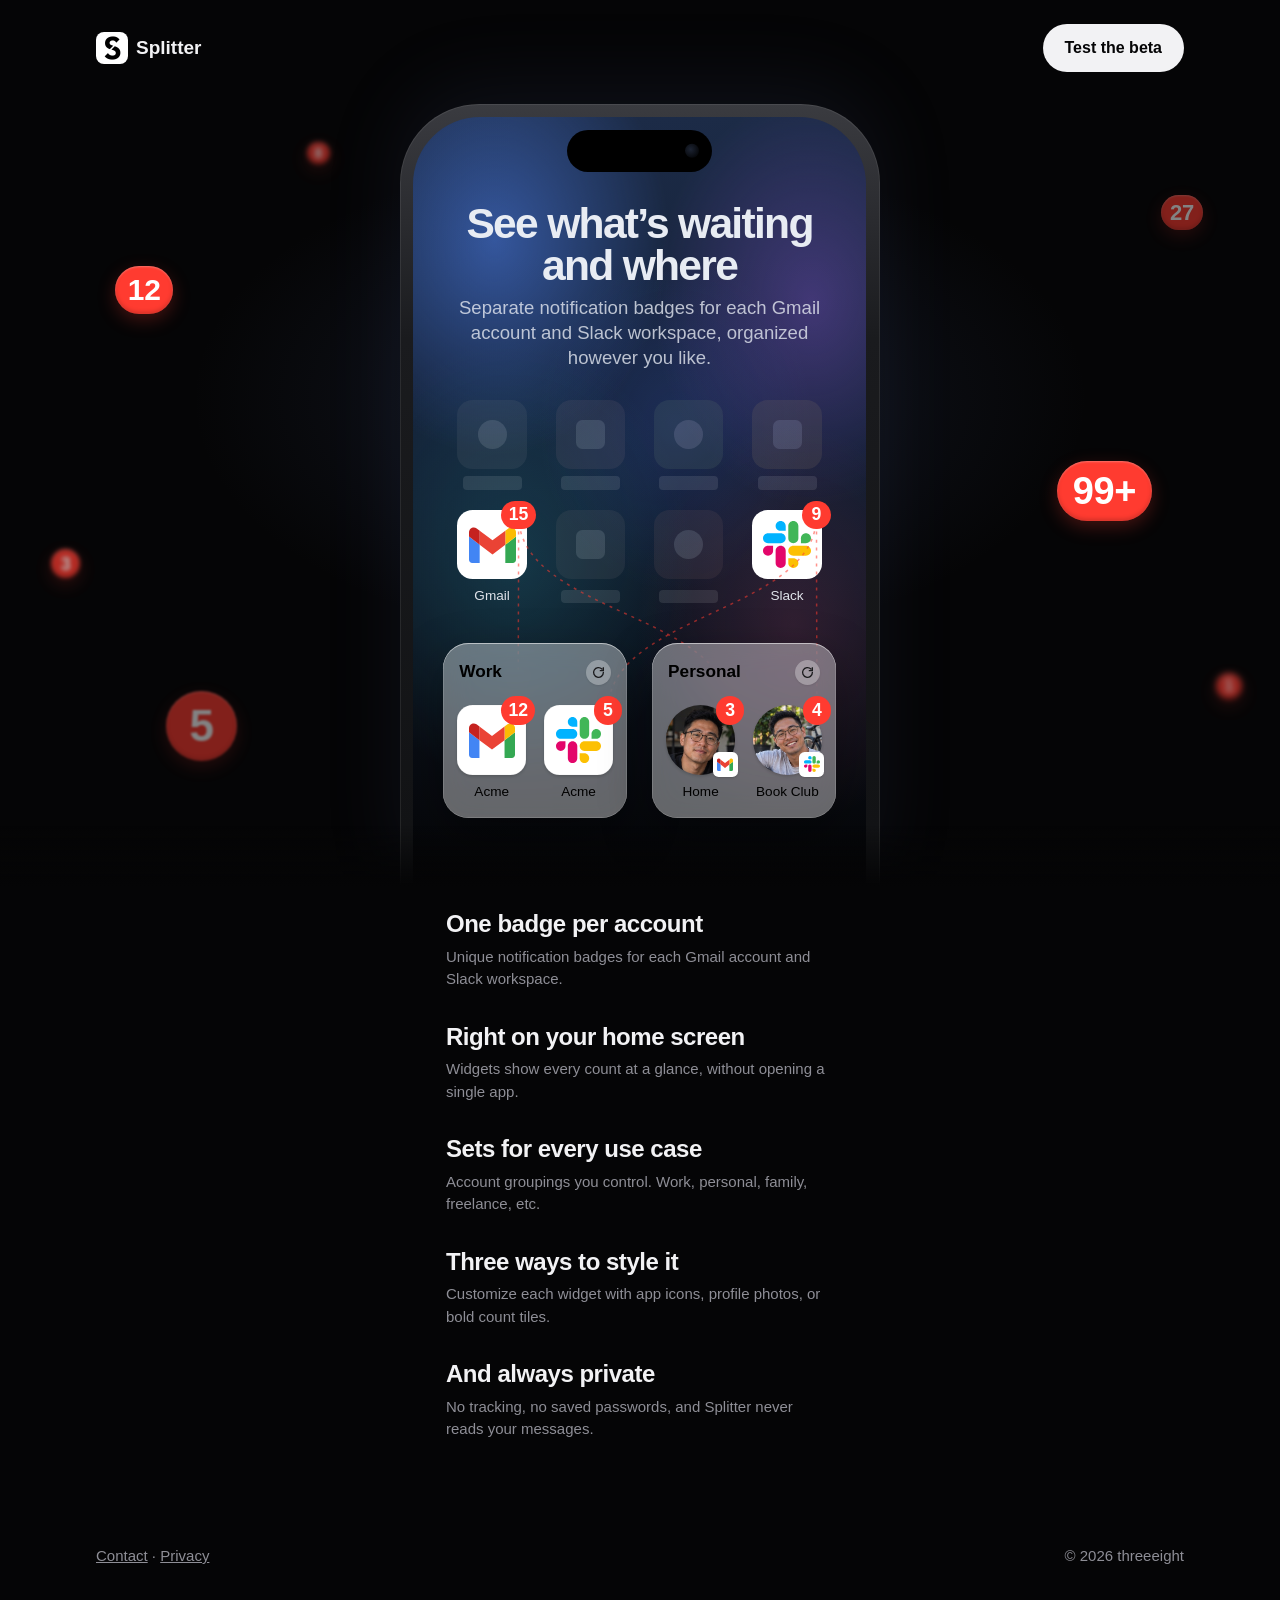
==== commit 5d4abfab: "Tighten the Splitter subhead and highlights New subhead about notification badges, a home screen hig" ====
--- a/splitter/index.html
+++ b/splitter/index.html
@@ -4,9 +4,9 @@
 <meta charset="utf-8">
 <meta name="viewport" content="width=device-width, initial-scale=1">
 <title>Splitter: see what’s waiting and where</title>
-<meta name="description" content="Separate your notifications for each Gmail account and Slack workspace on your iPhone Home Screen, and organize them however you like.">
+<meta name="description" content="Separate notification badges for each Gmail account and Slack workspace on your iPhone Home Screen, organized however you like.">
 <meta property="og:title" content="Splitter">
-<meta property="og:description" content="See what’s waiting and where. Separate your notifications for each Gmail account and Slack workspace, and organize them however you like.">
+<meta property="og:description" content="See what’s waiting and where. Separate notification badges for each Gmail account and Slack workspace, organized however you like.">
 <meta property="og:image" content="https://threeeightco.github.io/splitter/assets/icon.png">
 <meta name="theme-color" content="#050506">
 <link rel="icon" href="assets/icon.png">
@@ -171,7 +171,7 @@
       <div class="screen">
         <div class="island" aria-hidden="true"></div>
         <h1 class="display">See what’s waiting<br>and where</h1>
-        <p class="lede">Separate your notifications for each Gmail account and Slack workspace, and organize them however you like.</p>
+        <p class="lede">Separate notification badges for each Gmail account and Slack workspace, organized however you like.</p>
 
         <div class="home" id="home" role="img" aria-label="Gmail's badge of 15 splits into 12 for Acme and 3 for Home. Slack's badge of 9 splits into 5 for Acme and 4 for Book Club. Two widgets, named Work and Personal, show them.">
           <svg class="threads" id="threads" aria-hidden="true"></svg>
@@ -213,10 +213,11 @@
 
 <section class="section" style="padding-top: var(--s4)">
   <div class="page facts">
-    <div><h3>One badge per account</h3><p>Unique notification badges for each Gmail inbox and Slack workspace.</p></div>
+    <div><h3>One badge per account</h3><p>Unique notification badges for each Gmail account and Slack workspace.</p></div>
+    <div><h3>Right on your home screen</h3><p>Widgets show every count at a glance, without opening a single app.</p></div>
     <div><h3>Sets for every use case</h3><p>Account groupings you control. Work, personal, family, freelance, etc.</p></div>
-    <div><h3>Personalize every Set</h3><p>Customize each widget with app icons, profile photos, or bold count tiles.</p></div>
-    <div><h3>Always Private</h3><p>No tracking, no servers, and your passwords are never saved by Splitter.</p></div>
+    <div><h3>Three ways to style it</h3><p>Customize each widget with app icons, profile photos, or bold count tiles.</p></div>
+    <div><h3>And always private</h3><p>No tracking, no saved passwords, and Splitter never reads your messages.</p></div>
   </div>
 </section>
 
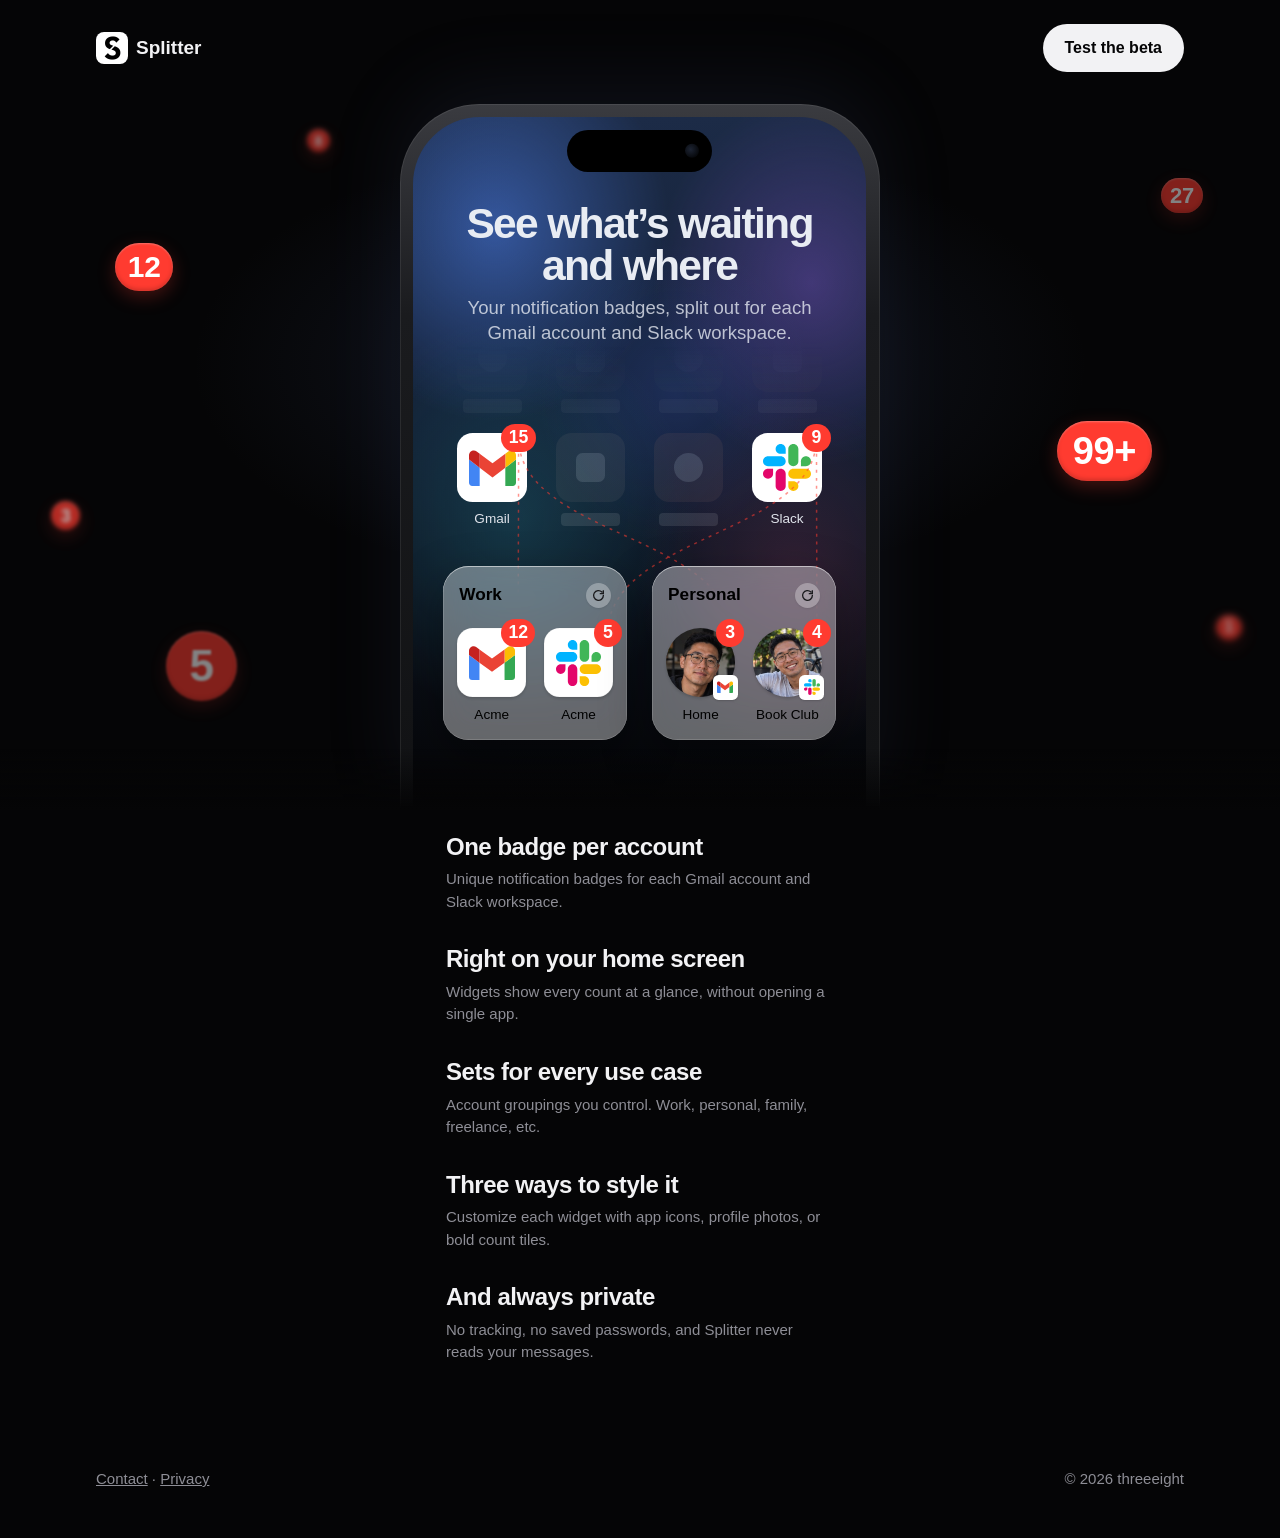
==== commit 4fce1831: "Shorten the Splitter subhead and fade the top icon row behind it Co-Authored-By: Claude Opus 5.5 <no" ====
--- a/splitter/index.html
+++ b/splitter/index.html
@@ -72,16 +72,19 @@
 
   .phone .display { font-size: 9.4cqi; line-height: 1; color: #e8ecf3; margin-top: 6.5cqi; }
   /* The subhead runs as wide as the icon grid below it. */
-  .phone .lede { width: 86.8cqi; font-size: 4.1cqi; line-height: 1.35; color: rgba(232, 236, 243, 0.78); margin: 1.8cqi 0 0; text-wrap: pretty; }
+  .phone .lede { position: relative; z-index: 4; width: 86.8cqi; font-size: 4.1cqi; line-height: 1.35; color: rgba(232, 236, 243, 0.78); margin: 1.8cqi 0 0; text-wrap: pretty; }
 
   /* One Home Screen grid, four columns, shared by the icons and the widgets so each child sits under its column. */
-  .home { position: relative; width: 86.8cqi; display: grid; gap: 8cqi; margin-top: 6.5cqi; }  /* iOS side margins: 26pt each on 393pt */
+  .home { position: relative; width: 86.8cqi; display: grid; gap: 8cqi; margin-top: 2cqi; }  /* iOS side margins: 26pt each on 393pt */
   .cols { display: grid; grid-template-columns: repeat(4, 1fr); row-gap: 4.4cqi; }
   .app { display: grid; justify-items: center; gap: 1.6cqi; font-size: 3cqi; color: #dfe3ea; }
   .plate { position: relative; width: 15.3cqi; aspect-ratio: 1; border-radius: 22.5%; display: grid; place-items: center; }
   .app .plate { background: #fff; }
   .app .plate img { width: 68%; }
   .ghost { opacity: 0.2; filter: saturate(0.4); }
+  /* The top row of the grid fades in from nothing and tucks up behind the subhead. */
+  .faded { grid-column: 1 / -1; display: grid; grid-template-columns: repeat(4, 1fr); margin-top: -7cqi;
+    -webkit-mask-image: linear-gradient(to bottom, transparent 25%, rgba(0, 0, 0, 0.4)); mask-image: linear-gradient(to bottom, transparent 25%, rgba(0, 0, 0, 0.4)); }
   .ghost .plate { background: var(--tint); }
   .ghost .plate::after { content: ""; width: 42%; aspect-ratio: 1; border-radius: var(--r, 50%); background: rgba(255,255,255,0.75); }
   .ghost i { width: 60%; height: 1em; border-radius: 0.3em; background: rgba(255,255,255,0.5); }
@@ -171,16 +174,18 @@
       <div class="screen">
         <div class="island" aria-hidden="true"></div>
         <h1 class="display">See what’s waiting<br>and where</h1>
-        <p class="lede">Separate notification badges for each Gmail account and Slack workspace, organized however you like.</p>
+        <p class="lede">Your notification badges, split out for each Gmail account and Slack workspace.</p>
 
         <div class="home" id="home" role="img" aria-label="Gmail's badge of 15 splits into 12 for Acme and 3 for Home. Slack's badge of 9 splits into 5 for Acme and 4 for Book Club. Two widgets, named Work and Personal, show them.">
           <svg class="threads" id="threads" aria-hidden="true"></svg>
 
           <div class="cols" aria-hidden="true">
-            <div class="app ghost" style="--tint:#4b6a8a"><div class="plate"></div><i></i></div>
-            <div class="app ghost" style="--tint:#6e5a86; --r:22%"><div class="plate"></div><i></i></div>
-            <div class="app ghost" style="--tint:#3f7a6a"><div class="plate"></div><i></i></div>
-            <div class="app ghost" style="--tint:#8a6a4b; --r:22%"><div class="plate"></div><i></i></div>
+            <div class="faded">
+              <div class="app ghost" style="--tint:#4b6a8a"><div class="plate"></div><i></i></div>
+              <div class="app ghost" style="--tint:#6e5a86; --r:22%"><div class="plate"></div><i></i></div>
+              <div class="app ghost" style="--tint:#3f7a6a"><div class="plate"></div><i></i></div>
+              <div class="app ghost" style="--tint:#8a6a4b; --r:22%"><div class="plate"></div><i></i></div>
+            </div>
             <div class="app" data-parent="gmail"><div class="plate"><img src="assets/gmail.svg" alt=""><span class="badge">15</span></div>Gmail</div>
             <div class="app ghost" style="--tint:#556070; --r:22%"><div class="plate"></div><i></i></div>
             <div class="app ghost" style="--tint:#7a4b5b"><div class="plate"></div><i></i></div>
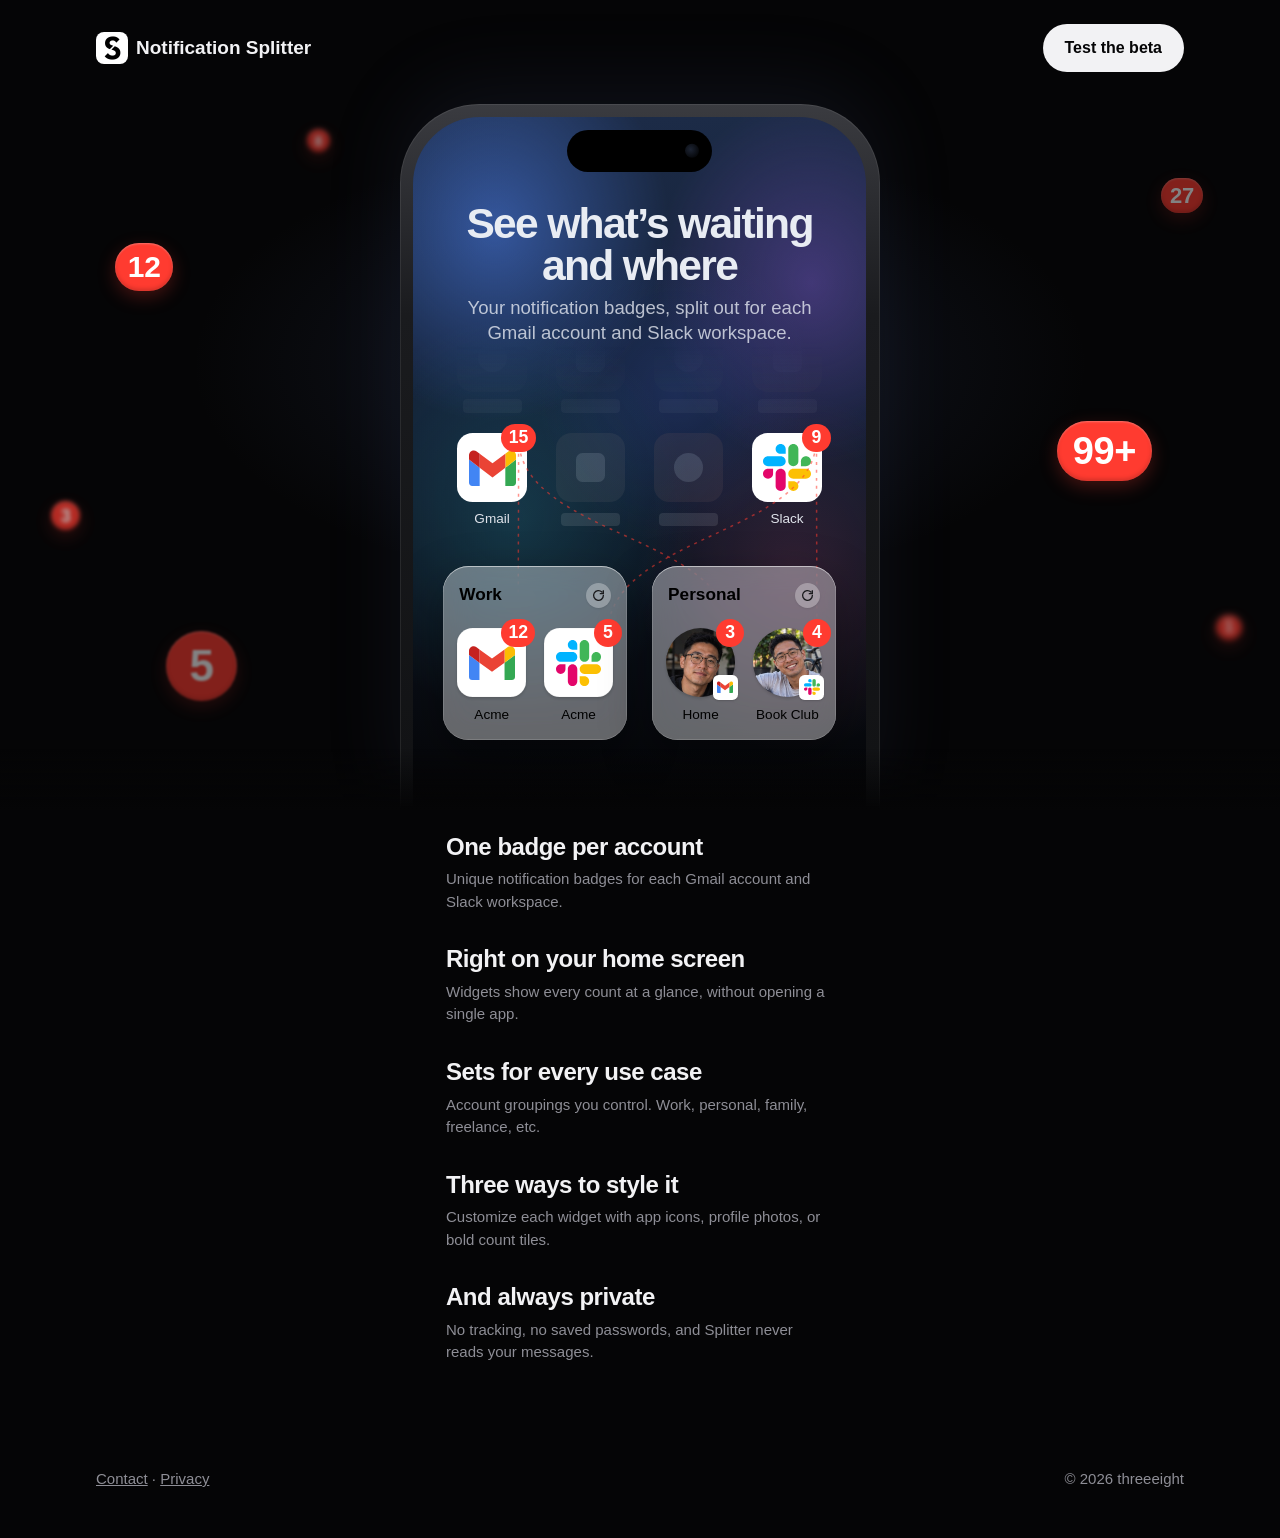
==== commit b320ce2f: "Call the app Notification Splitter on its landing page Renames the nav brand, page title and share t" ====
--- a/splitter/index.html
+++ b/splitter/index.html
@@ -3,9 +3,9 @@
 <head>
 <meta charset="utf-8">
 <meta name="viewport" content="width=device-width, initial-scale=1">
-<title>Splitter: see what’s waiting and where</title>
+<title>Notification Splitter: see what’s waiting and where</title>
 <meta name="description" content="Separate notification badges for each Gmail account and Slack workspace on your iPhone Home Screen, organized however you like.">
-<meta property="og:title" content="Splitter">
+<meta property="og:title" content="Notification Splitter">
 <meta property="og:description" content="See what’s waiting and where. Separate notification badges for each Gmail account and Slack workspace, organized however you like.">
 <meta property="og:image" content="https://threeeightco.github.io/splitter/assets/icon.png">
 <meta name="theme-color" content="#050506">
@@ -28,7 +28,15 @@
   @media (max-width: 560px) { .store-badge img { height: 44px; } }
   /* Beta: a white pill where the badge was. It opens a small sheet with a QR code to scan
      with an iPhone, and the TestFlight link for anyone already on one. */
-  .button.beta { background: var(--ink); color: var(--paper); }
+  .button.beta { background: var(--ink); color: var(--paper); white-space: nowrap; }
+  /* On phones the longer name and the button share one row: both shrink a little and neither wraps. */
+  @media (max-width: 560px) {
+    .nav-brand { font-size: 15px; white-space: nowrap; }
+    .nav-brand img { width: 28px; height: 28px; border-radius: 7px; }
+    .button.beta { font-size: 14px; padding: 9px 14px; }
+  }
+  /* The smallest phones have no room for both on one line, so the name wraps instead. */
+  @media (max-width: 359px) { .nav-brand { white-space: normal; line-height: 1.15; } }
   /* --qr is the QR tile's width. */
   .qr-sheet { --qr: max(120px, min(200px, calc(100dvh - 324px)));
     width: min(360px, calc(100vw - 32px)); padding: 28px var(--s4) var(--s4); border: 1px solid var(--line);
@@ -152,7 +160,7 @@
 <header class="stage">
   <div class="page">
     <nav class="nav">
-      <a class="nav-brand" href="./"><img src="assets/icon.png" alt="">Splitter</a>
+      <a class="nav-brand" href="./"><img src="assets/icon.png" alt="">Notification Splitter</a>
       <!-- App Store badge, hidden during the beta. To restore it, put this back in place of the Test the beta button:
       <span class="store-badge"><img src="../kit/app-store-badge.svg" alt="Download on the App Store" height="52"></span>
       -->
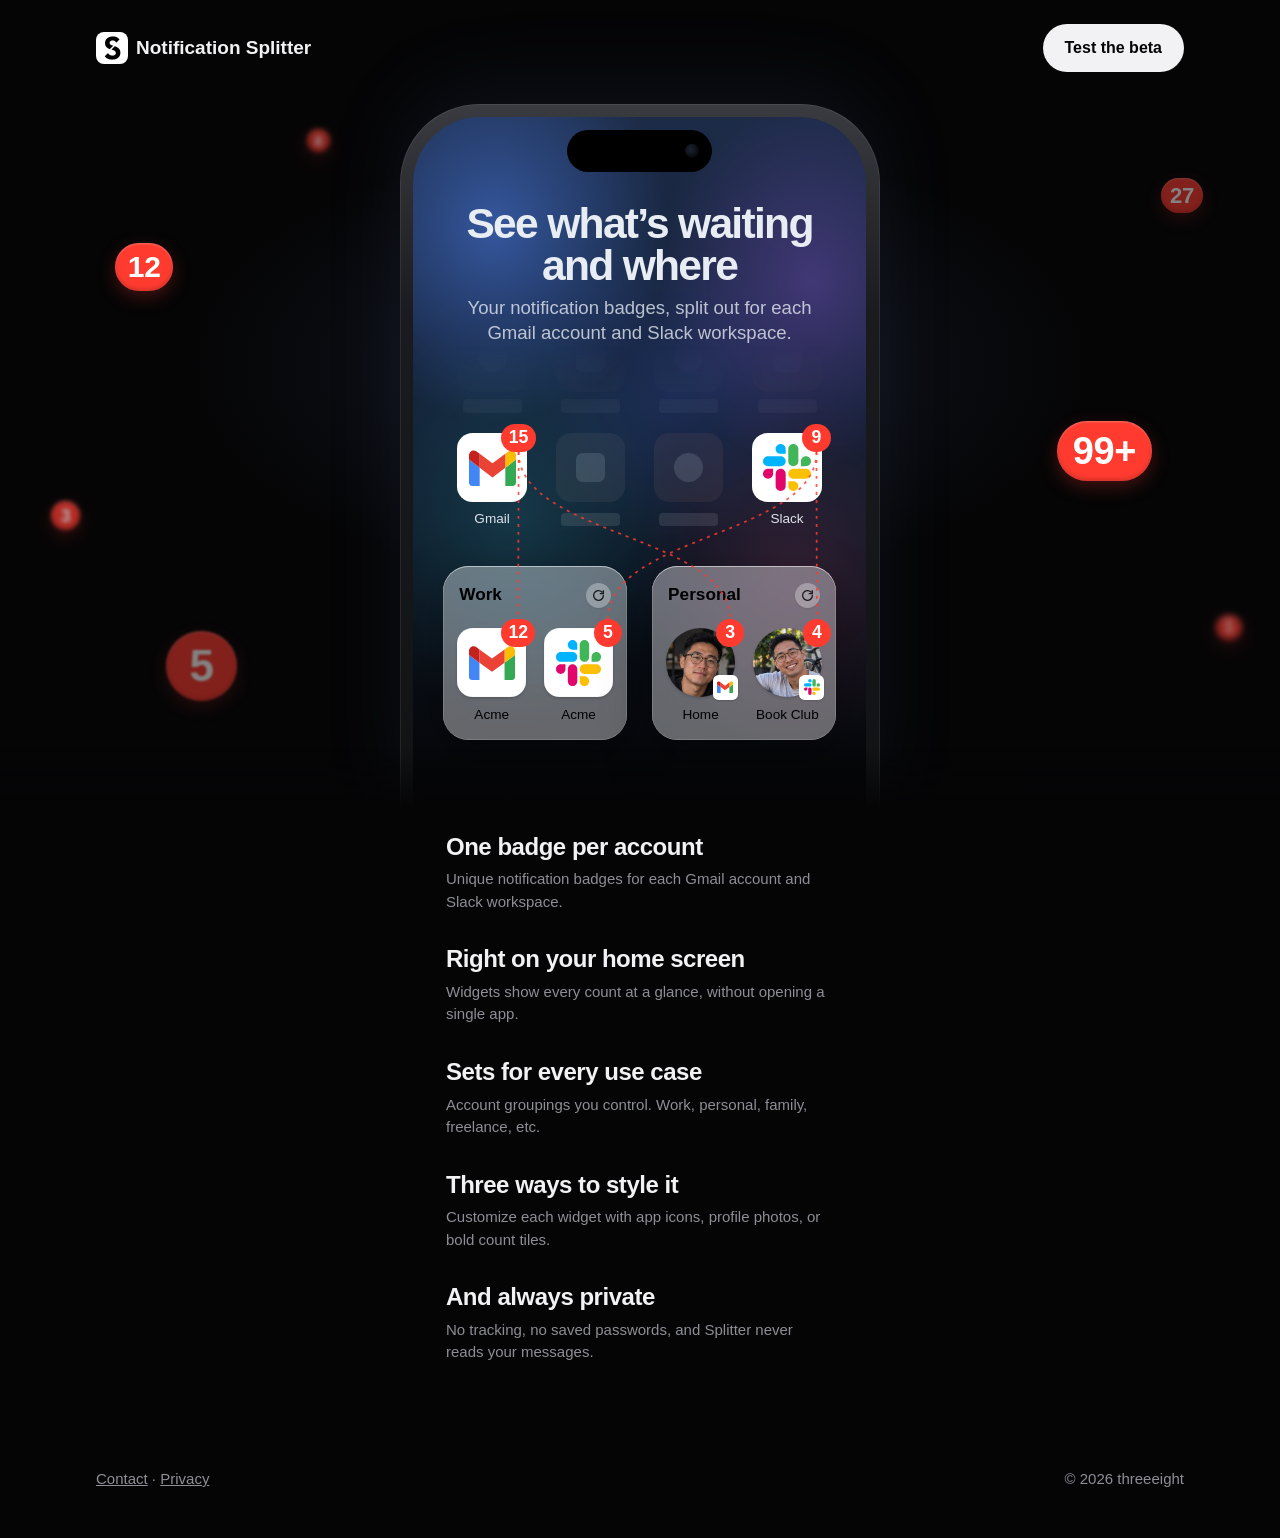
==== commit e30f25cc: "Draw the split threads over the widgets, badge edge to badge edge Co-Authored-By: Claude Opus 5.5 <n" ====
--- a/splitter/index.html
+++ b/splitter/index.html
@@ -127,10 +127,10 @@
   .widget .app { color: #000; }
 
   /* The split: dashed threads from each parent badge to its children, with the numbers travelling down them. */
-  .threads { position: absolute; inset: 0; width: 100%; height: 100%; overflow: visible; pointer-events: none; z-index: 1; }
-  .threads path { fill: none; stroke: var(--badge); stroke-width: 1.5; stroke-dasharray: 3 5; opacity: 0.55; animation: flow 1.6s linear infinite; }
+  .threads { position: absolute; inset: 0; width: 100%; height: 100%; overflow: visible; pointer-events: none; z-index: 3; }
+  .threads path { fill: none; stroke: var(--badge); stroke-width: 1.75; stroke-dasharray: 3 5; opacity: 0.85; animation: flow 1.6s linear infinite; }
   @keyframes flow { to { stroke-dashoffset: -16; } }
-  .traveller { position: absolute; left: 0; top: 0; z-index: 3; font-size: 3.3cqi; offset-rotate: 0deg; offset-anchor: center; opacity: 0; }
+  .traveller { position: absolute; left: 0; top: 0; z-index: 4; font-size: 3.3cqi; offset-rotate: 0deg; offset-anchor: center; opacity: 0; }
 
   /* Badges floating around the phone, at different depths. */
   .float { position: absolute; z-index: 1; font-size: var(--size); box-shadow: 0 6px 18px rgba(255,59,48,0.25), inset 0 -2px 4px rgba(0,0,0,0.18), inset 0 1px 2px rgba(255,255,255,0.3);
@@ -257,9 +257,11 @@
   const reduce = matchMedia("(prefers-reduced-motion: reduce)");
   let routes = [];
 
-  function centre(el) {
+  /* The threads sit above the widget glass, so each runs from the bottom edge of the parent's badge
+     to the top edge of the child's, never across a badge. */
+  function edge(el, side) {
     const r = el.getBoundingClientRect(), h = home.getBoundingClientRect();
-    return { x: r.left + r.width / 2 - h.left, y: r.top + r.height / 2 - h.top };
+    return { x: r.left + r.width / 2 - h.left, y: (side === "top" ? r.top : r.bottom) - h.top };
   }
   function layout() {
     routes = [];
@@ -267,7 +269,7 @@
     home.querySelectorAll("[data-child]").forEach((child) => {
       const parent = home.querySelector(`[data-parent="${child.dataset.child}"] .badge`);
       const badge = child.querySelector(".badge");
-      const a = centre(parent), b = centre(badge), mid = (a.y + b.y) / 2;
+      const a = edge(parent, "bottom"), b = edge(badge, "top"), mid = (a.y + b.y) / 2;
       const d = `M ${a.x} ${a.y} C ${a.x} ${mid}, ${b.x} ${mid}, ${b.x} ${b.y}`;
       const path = document.createElementNS("http://www.w3.org/2000/svg", "path");
       path.setAttribute("d", d);
